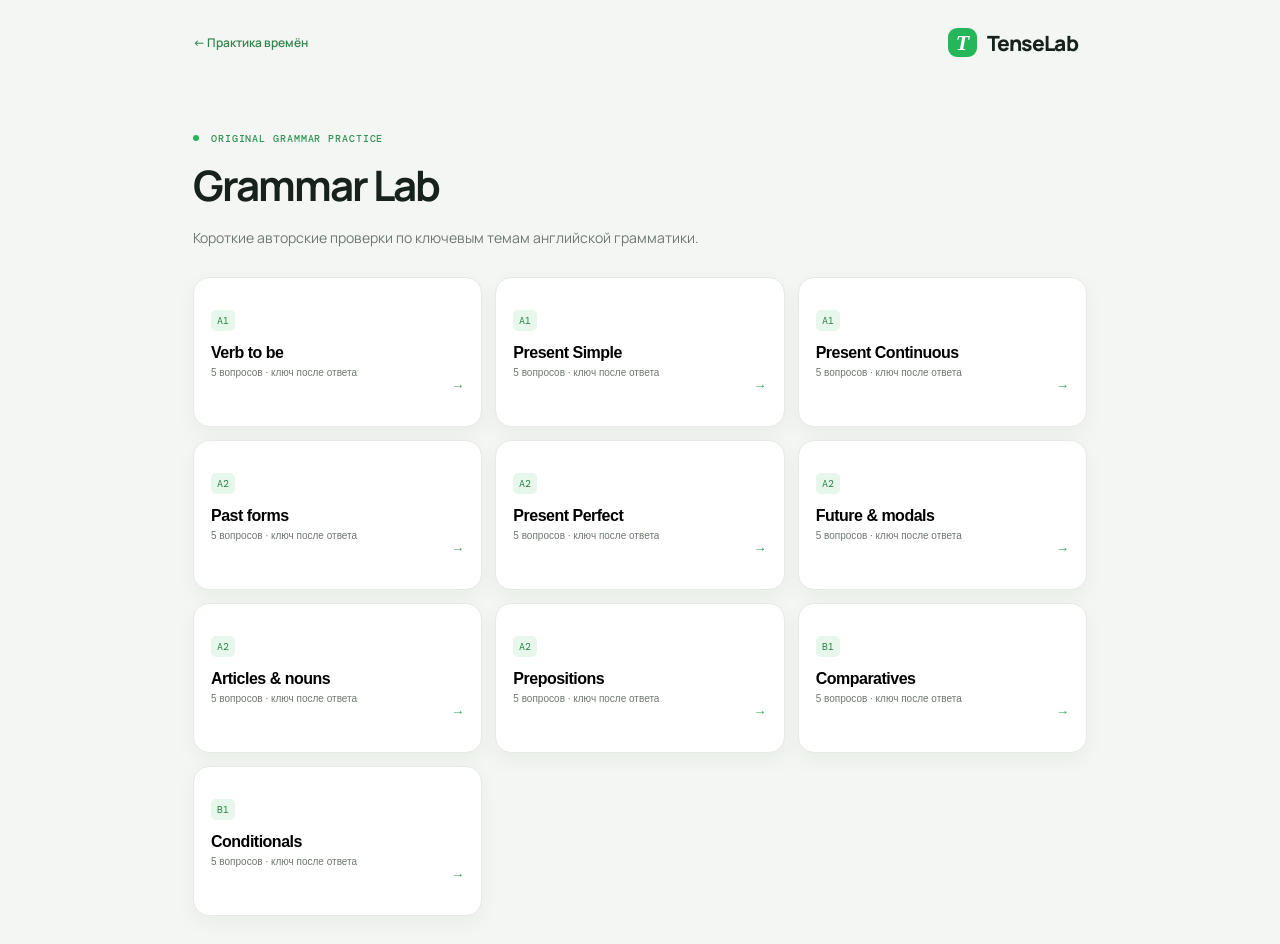
==== grammar.html @ 48f06ae2 "Initial TenseLab" ====
<!doctype html>
<html lang="ru">
<head>
  <meta charset="UTF-8" /><meta name="viewport" content="width=device-width, initial-scale=1.0" />
  <meta name="theme-color" content="#25b65a" /><link rel="manifest" href="manifest.webmanifest" />
  <title>Grammar Lab — TenseLab</title><link rel="preconnect" href="https://fonts.googleapis.com" /><link rel="preconnect" href="https://fonts.gstatic.com" crossorigin />
  <link href="https://fonts.googleapis.com/css2?family=DM+Mono:wght@400;500&family=Manrope:wght@400;500;600;700;800&display=swap" rel="stylesheet" /><link rel="stylesheet" href="styles.css" />
</head>
<body class="grammar-page"><main class="grammar-shell"><header class="grammar-header"><a href="index.html" class="back-link">← Практика времён</a><div class="brand"><span class="brand-mark">T</span><span>TenseLab</span></div></header><section class="grammar-intro"><span class="eyebrow"><span class="live-dot"></span> ORIGINAL GRAMMAR PRACTICE</span><h1>Grammar Lab</h1><p>Короткие авторские проверки по ключевым темам английской грамматики.</p></section><section class="module-grid" id="moduleGrid"></section><section class="quiz-card" id="quizCard" hidden><button class="back-link quiz-back" id="quizBack">← Все модули</button><div class="quiz-top"><span id="quizUnit">МОДУЛЬ</span><span id="quizProgress">1 / 5</span></div><h2 id="quizQuestion"></h2><div id="quizOptions" class="quiz-options"></div><div id="quizFeedback" class="quiz-feedback"></div><button class="check-btn" id="nextQuestion" hidden>Следующий вопрос →</button></section></main><script src="grammar.js"></script></body>
</html>
---- styles.css ----
:root{--ink:#17221c;--muted:#6f786f;--green:#25b65a;--deep:#12643a;--mint:#e9f9ed;--paper:#fbfcfa;--line:#e5eae5;--red:#e75757;--shadow:0 18px 50px rgba(27,55,37,.09)}*{box-sizing:border-box}body{margin:0;background:#f3f6f2;color:var(--ink);font-family:Manrope,Arial,sans-serif}.app-shell{max-width:1440px;min-height:100vh;margin:auto;background:var(--paper);display:flex}.sidebar{width:293px;flex:none;border-right:1px solid var(--line);padding:27px 18px 20px;display:flex;flex-direction:column;background:#fff}.brand{display:flex;align-items:center;gap:10px;font-size:21px;font-weight:800;letter-spacing:-.7px;padding:0 9px}.brand-mark{width:29px;height:29px;background:var(--green);border-radius:9px;color:#fff;display:grid;place-items:center;font-family:Georgia;font-size:22px;font-style:italic}.profile-card{background:#f3f8f3;border-radius:14px;margin:29px 0 24px;padding:12px;display:flex;align-items:center;gap:10px}.avatar{width:37px;height:37px;border-radius:50%;background:#cad9cc;color:#42614b;font-size:12px;font-weight:800;display:grid;place-items:center}.profile-card strong,.profile-card small{display:block}.profile-card strong{font-size:12px}.profile-card small{font-size:10px;color:var(--muted);margin-top:2px}.level{margin-left:auto;background:#1d6f40;color:#fff;width:24px;height:24px;border-radius:8px;display:grid;place-items:center;font-size:11px;font-weight:800}.course-nav{overflow:auto;flex:1}.nav-head{display:flex;justify-content:space-between;color:#8d968e;font-family:'DM Mono';font-size:10px;letter-spacing:.7px;margin:0 9px 12px}.nav-section{margin:0 0 19px}.nav-section-title{font-size:11px;font-weight:800;color:#819084;margin:0 10px 6px}.tense-link{border:0;width:100%;background:transparent;border-radius:10px;padding:9px 10px;text-align:left;color:#4c5750;font:600 12px Manrope;display:flex;align-items:center;gap:9px;cursor:pointer}.tense-link:hover{background:#f4f8f4}.tense-link.active{background:#e7f8eb;color:#156d3e}.tense-link.active .tense-dot{background:var(--green);box-shadow:0 0 0 3px #bfeccc}.tense-dot{width:6px;height:6px;border-radius:50%;background:#cbd4cc;flex:none}.tense-link.done .tense-dot{background:#52c877}.daily-card{margin-top:16px;border:1px solid #dfeee2;background:#f7fcf7;border-radius:15px;padding:12px;position:relative;display:grid;grid-template-columns:25px 1fr;gap:7px}.sun{font-size:19px;color:#f9b837}.daily-card b{font-size:10px}.daily-card p{font-size:9px;color:var(--muted);margin:2px 0 8px}.daily-card>span:last-child{position:absolute;right:12px;bottom:9px;font:10px 'DM Mono';color:#3c7450}.daily-progress{height:5px;background:#dbe9dd;border-radius:99px;width:88%}.daily-progress i{height:100%;background:var(--green);width:0;display:block;border-radius:inherit;transition:.3s}.workspace{min-width:0;flex:1}.topbar{height:74px;border-bottom:1px solid var(--line);display:flex;align-items:center;padding:0 clamp(25px,5vw,73px);justify-content:space-between}.crumb{display:flex;gap:10px;align-items:center;font-size:12px}.crumb span{color:#8a938b}.crumb i{color:#c0c8c0;font-style:normal}.top-stats{display:flex;gap:10px;font-size:12px}.top-stats span{padding:8px 11px;border-radius:9px;font-weight:600}.xp{background:#fff6dd;color:#9e7314}.streak{background:#eff4ef;color:#546056}.menu-button{display:none;border:0;background:transparent;font-size:20px}.lesson-head{padding:42px clamp(25px,5vw,73px) 25px}.eyebrow{color:#339255;font:10px 'DM Mono';font-weight:500;letter-spacing:.9px}.live-dot{display:inline-block;width:6px;height:6px;border-radius:50%;background:var(--green);vertical-align:1px;margin-right:5px}.title-row{display:flex;justify-content:space-between;gap:24px;align-items:end}.title-row h1{font-size:31px;letter-spacing:-1.5px;margin:10px 0 4px}.title-row p{margin:0;color:var(--muted);font-size:13px}.formula-button{background:#fff;border:1px solid #d9e4da;border-radius:9px;padding:9px 12px;cursor:pointer;font:600 11px Manrope;color:#526056}.formula-button span{font-size:15px;margin-left:9px;color:#2a934e}.lesson-meta{display:flex;gap:11px;align-items:center;margin-top:27px;color:#79837a;font:11px 'DM Mono'}.lesson-meta b{color:#2c3b30}.badge{border-radius:5px;background:#e8f5eb;color:#278348;padding:4px 6px;font:600 9px Manrope}.progress-line{width:min(290px,32vw);height:5px;background:#e7ece7;border-radius:9px}.progress-line i{display:block;height:100%;width:0;background:var(--green);border-radius:inherit;transition:width .4s}.trainer-card{margin:0 clamp(25px,5vw,73px);border:1px solid var(--line);border-radius:19px;padding:28px 30px 24px;box-shadow:var(--shadow);background:#fff}.task-top{display:flex;justify-content:space-between;align-items:center}.task-label{font:700 10px 'DM Mono';letter-spacing:1px;color:#7b887d}.task-type{font:500 9px 'DM Mono';letter-spacing:.4px;background:#f5f7f5;padding:6px 7px;border-radius:5px;color:#748074}.trainer-card h2{font-size:26px;letter-spacing:-.7px;margin:20px 0}.answer-zone{min-height:70px;background:#f5f8f5;border:1.5px dashed #d7e0d8;border-radius:11px;display:flex;flex-wrap:wrap;align-content:center;gap:7px;padding:12px 14px;transition:.2s}.answer-zone.has-answer{border-style:solid;border-color:#dfe7df;background:#fff}.answer-placeholder{color:#a7afa7;font-size:12px}.answer-token{border:0;background:#deefe1;border-radius:7px;padding:7px 9px;color:#246440;font:600 14px Manrope;cursor:pointer;animation:pop .16s ease}.feedback{font-size:12px;margin:8px 2px 0;min-height:0}.feedback.show{min-height:20px}.feedback.error{color:#c54545}.feedback.success{color:#168544}.word-bank-label{display:flex;justify-content:space-between;align-items:center;margin:26px 0 11px;font:700 10px 'DM Mono';letter-spacing:.9px;color:#89948a}.word-bank-label button{border:0;background:transparent;color:#508362;font:500 10px 'DM Mono';cursor:pointer}.word-bank{display:flex;flex-wrap:wrap;gap:9px;min-height:45px}.word{background:#fff;border:1px solid #dce4dd;box-shadow:0 2px 0 #e4eae4;border-radius:8px;padding:10px 13px;font:600 14px Manrope;color:#39473c;cursor:pointer;transition:.16s}.word:hover{transform:translateY(-2px);border-color:#a6d8b1;color:#14643a}.word.used{opacity:.28;pointer-events:none}.task-actions{display:flex;justify-content:space-between;margin-top:27px}.secondary-btn{border:0;background:transparent;color:#7c887d;font:600 12px Manrope;cursor:pointer;padding:10px}.check-btn{border:0;border-radius:9px;background:var(--green);color:white;min-width:145px;padding:11px 15px;font:700 12px Manrope;cursor:pointer;box-shadow:0 5px 12px #b5e8c4}.check-btn:hover{background:#189d48}.check-btn span{font-size:17px;margin-left:11px}.bottom-panel{margin:18px clamp(25px,5vw,73px) 30px;display:grid;grid-template-columns:1fr 1fr .8fr;gap:12px}.tool-card,.accuracy-card{border:1px solid var(--line);background:#fff;border-radius:13px;min-height:74px;padding:13px;display:flex;align-items:center;gap:11px}.tool-card{cursor:pointer;text-align:left}.tool-card:hover{border-color:#b8dfc1;background:#fbfefb}.tool-icon{width:31px;height:31px;border-radius:9px;display:grid;place-items:center;font-weight:800}.hint-icon{background:#fff4d8;color:#b88612}.listen-icon{background:#e6f5ec;color:#257f49}.tool-card b,.tool-card small{display:block}.tool-card b{font-size:11px}.tool-card small{font-size:10px;color:var(--muted);margin-top:2px}.tool-card i{margin-left:auto;color:#5aa270;font-style:normal}.accuracy-card{display:block;padding:14px 16px}.accuracy-card span{font:10px 'DM Mono';letter-spacing:.8px;color:#859086}.accuracy-card b{display:inline-block;margin:5px 0 0;font-size:20px}.accuracy-card small{display:block;color:#7b867c;font-size:9px}dialog{border:0;border-radius:18px;padding:30px;max-width:470px;box-shadow:0 30px 90px rgba(0,0,0,.24);color:var(--ink)}dialog::backdrop{background:rgba(14,34,19,.38);backdrop-filter:blur(2px)}.close-dialog{position:absolute;right:17px;top:13px;border:0;background:transparent;font-size:25px;cursor:pointer;color:#778078}.dialog-overline{font:11px 'DM Mono';color:#23904c}.formula-box{background:#e9f9ed;color:#176f3e;padding:14px;border-radius:10px;font:14px 'DM Mono';margin:16px 0}.examples{border-top:1px solid var(--line);padding-top:13px;font-size:12px;line-height:1.8;color:#526054}.toast{position:fixed;bottom:25px;left:50%;transform:translate(-50%,120px);background:#1b3525;color:#fff;border-radius:9px;padding:11px 15px;font-size:12px;transition:.25s;z-index:3}.toast.visible{transform:translate(-50%,0)}@keyframes pop{from{transform:scale(.8)}to{transform:scale(1)}}
@media(max-width:820px){.sidebar{position:fixed;z-index:5;left:-310px;top:0;height:100vh;box-shadow:10px 0 35px #17341a22;transition:left .25s}.sidebar.open{left:0}.menu-button{display:block}.topbar{padding:0 20px}.lesson-head{padding:30px 20px 22px}.trainer-card{margin:0 20px;padding:23px 18px}.bottom-panel{margin:15px 20px;grid-template-columns:1fr 1fr}.accuracy-card{grid-column:span 2}.progress-line{width:23vw}.title-row h1{font-size:27px}.trainer-card h2{font-size:22px}}@media(max-width:460px){.top-stats .xp{display:none}.lesson-meta{gap:7px}.progress-line{width:18vw}.lesson-head{padding-top:25px}.title-row{align-items:start}.formula-button{margin-top:7px}.bottom-panel{grid-template-columns:1fr}.accuracy-card{grid-column:auto}.word{padding:9px 10px;font-size:13px}.task-actions{margin-top:20px}.trainer-card h2{margin:16px 0}.topbar{height:60px}}

/* Personal progress and PWA controls */
.profile-button{border:0;width:100%;text-align:left;cursor:pointer;font-family:Manrope;color:var(--ink)}.profile-button:hover{background:#eaf5eb}.daily-card{width:100%;text-align:left;color:var(--ink);font-family:Manrope;cursor:pointer}.daily-card:hover{border-color:#b8dfc1}.top-stats{align-items:center}.share-button{border:1px solid #dbe5dc;background:#fff;color:#38744d;border-radius:9px;padding:7px 10px;font:600 11px Manrope;cursor:pointer}.share-button:hover{background:#edfaef}.settings-dialog p{font-size:13px;color:var(--muted);line-height:1.55}.goal-options{display:grid;grid-template-columns:repeat(3,1fr);gap:8px;margin-top:18px}.goal-options button{border:1px solid #dce8de;border-radius:11px;background:#fbfefb;padding:14px 7px;color:#237545;font:800 16px Manrope;cursor:pointer}.goal-options button:hover{border-color:#36b85f;background:#e8f9ec}.goal-options small{font-size:9px;color:#758477;font-weight:500}.settings-dialog input{width:100%;border:1px solid #d7e3d9;border-radius:9px;padding:12px;font:14px Manrope;margin:7px 0 14px}.save-profile{width:100%}.toast{bottom:calc(25px + env(safe-area-inset-bottom))}@media(max-width:460px){.share-button span{display:none}.share-button{padding:7px 9px}.top-stats{gap:6px}}@media(display-mode:standalone){.app-shell{min-height:100dvh;padding-top:env(safe-area-inset-top)}}
.grammar-lab-link{margin:0 0 16px;border:1px solid #d7eadb;border-radius:13px;padding:11px;display:grid;grid-template-columns:23px 1fr 14px;gap:7px;align-items:center;color:#216b3d;text-decoration:none;background:#f6fcf7}.grammar-lab-link:hover{background:#eaf8ec}.grammar-lab-link span{color:#f2a91c}.grammar-lab-link b{font-size:11px}.grammar-lab-link small{grid-column:2;font-size:9px;color:var(--muted)}.grammar-lab-link i{grid-row:span 2;grid-column:3;font-style:normal}.grammar-page{min-height:100vh}.grammar-shell{max-width:950px;margin:auto;padding:28px}.grammar-header{display:flex;align-items:center;justify-content:space-between}.back-link{border:0;background:transparent;color:#34844f;text-decoration:none;font:600 12px Manrope;cursor:pointer}.grammar-intro{margin:68px 0 30px}.grammar-intro h1{font-size:42px;letter-spacing:-2px;margin:9px 0}.grammar-intro p{color:var(--muted);font-size:14px}.module-grid{display:grid;grid-template-columns:repeat(3,1fr);gap:13px}.module-card{min-height:150px;text-align:left;background:white;border:1px solid var(--line);border-radius:16px;padding:17px;cursor:pointer;box-shadow:0 8px 22px #18351c0b}.module-card:hover{border-color:#9ed6ac;transform:translateY(-2px)}.module-card span{font:10px 'DM Mono';color:#268147;background:#e7f7eb;padding:4px 6px;border-radius:5px}.module-card h2{font-size:16px;letter-spacing:-.5px;margin:17px 0 5px}.module-card p{font-size:10px;color:var(--muted);margin:0}.module-card i{float:right;color:#39a35a;font-style:normal}.quiz-card{margin:52px auto;max-width:650px;background:white;border:1px solid var(--line);border-radius:20px;padding:30px;box-shadow:var(--shadow)}.quiz-back{margin-bottom:27px}.quiz-top{display:flex;justify-content:space-between;font:10px 'DM Mono';color:#69806f}.quiz-card h2{font-size:25px;letter-spacing:-.8px;margin:27px 0}.quiz-options{display:grid;gap:9px}.quiz-options button{border:1px solid #dce5dd;background:#fff;border-radius:10px;padding:13px;text-align:left;font:600 14px Manrope;cursor:pointer}.quiz-options button:hover:not(:disabled){border-color:#65b77c;background:#f6fcf7}.quiz-options .correct{background:#e8f8eb;border-color:#59bc76;color:#19713d}.quiz-options .wrong{background:#fff0f0;border-color:#ed9999;color:#b63e3e}.quiz-feedback{min-height:23px;margin:15px 0;font-size:12px}.quiz-feedback.good{color:#1e8545}.quiz-feedback.bad{color:#bd4646}@media(max-width:640px){.grammar-shell{padding:20px}.grammar-intro{margin:40px 0 25px}.grammar-intro h1{font-size:34px}.module-grid{grid-template-columns:1fr 1fr}.quiz-card{margin:25px 0;padding:21px}}@media(max-width:390px){.module-grid{grid-template-columns:1fr}}
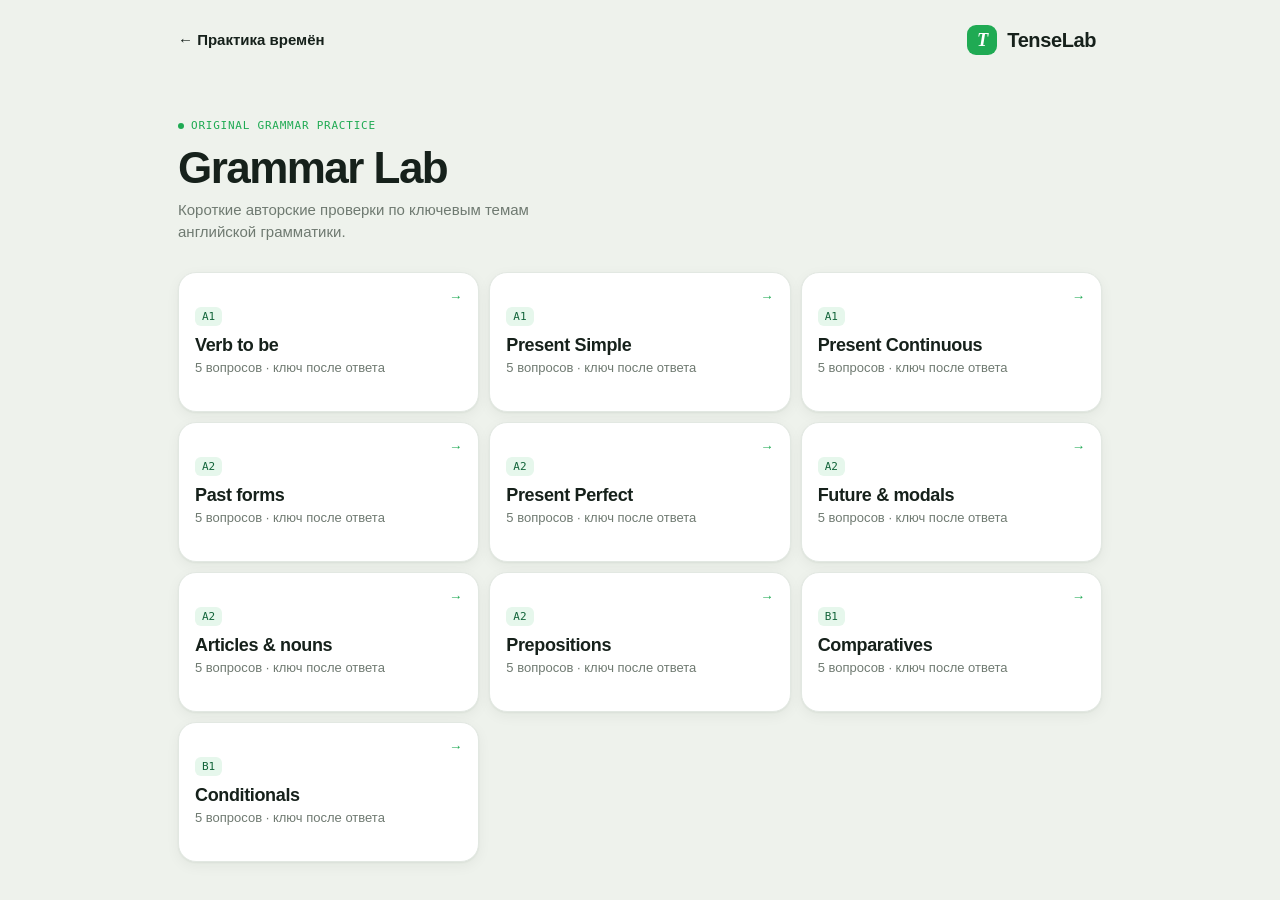
==== commit 130903cd: "Rework mobile visuals and PWA responsiveness Reworks the interface around Apple's fluid-interfaces m" ====
--- a/grammar.html
+++ b/grammar.html
@@ -1,10 +1,46 @@
 <!doctype html>
 <html lang="ru">
-<head>
-  <meta charset="UTF-8" /><meta name="viewport" content="width=device-width, initial-scale=1.0" />
-  <meta name="theme-color" content="#25b65a" /><link rel="manifest" href="manifest.webmanifest" />
-  <title>Grammar Lab — TenseLab</title><link rel="preconnect" href="https://fonts.googleapis.com" /><link rel="preconnect" href="https://fonts.gstatic.com" crossorigin />
-  <link href="https://fonts.googleapis.com/css2?family=DM+Mono:wght@400;500&family=Manrope:wght@400;500;600;700;800&display=swap" rel="stylesheet" /><link rel="stylesheet" href="styles.css" />
-</head>
-<body class="grammar-page"><main class="grammar-shell"><header class="grammar-header"><a href="index.html" class="back-link">← Практика времён</a><div class="brand"><span class="brand-mark">T</span><span>TenseLab</span></div></header><section class="grammar-intro"><span class="eyebrow"><span class="live-dot"></span> ORIGINAL GRAMMAR PRACTICE</span><h1>Grammar Lab</h1><p>Короткие авторские проверки по ключевым темам английской грамматики.</p></section><section class="module-grid" id="moduleGrid"></section><section class="quiz-card" id="quizCard" hidden><button class="back-link quiz-back" id="quizBack">← Все модули</button><div class="quiz-top"><span id="quizUnit">МОДУЛЬ</span><span id="quizProgress">1 / 5</span></div><h2 id="quizQuestion"></h2><div id="quizOptions" class="quiz-options"></div><div id="quizFeedback" class="quiz-feedback"></div><button class="check-btn" id="nextQuestion" hidden>Следующий вопрос →</button></section></main><script src="grammar.js"></script></body>
+  <head>
+    <meta charset="UTF-8" />
+    <meta name="viewport" content="width=device-width, initial-scale=1, viewport-fit=cover, interactive-widget=resizes-content" />
+    <title>Grammar Lab — TenseLab</title>
+    <meta name="description" content="Короткие проверочные модули по ключевым темам английской грамматики." />
+    <meta name="theme-color" content="#ffffff" media="(prefers-color-scheme: light)" />
+    <meta name="theme-color" content="#0d1310" media="(prefers-color-scheme: dark)" />
+    <meta name="color-scheme" content="light dark" />
+    <meta name="mobile-web-app-capable" content="yes" />
+    <meta name="apple-mobile-web-app-capable" content="yes" />
+    <meta name="apple-mobile-web-app-status-bar-style" content="default" />
+    <meta name="apple-mobile-web-app-title" content="TenseLab" />
+    <link rel="manifest" href="manifest.webmanifest" />
+    <link rel="icon" href="icon.svg" type="image/svg+xml" />
+    <link rel="apple-touch-icon" href="icons/apple-touch-icon.png" />
+    <link rel="stylesheet" href="styles.css" />
+  </head>
+  <body class="grammar-page">
+    <main class="grammar-shell">
+      <header class="grammar-header">
+        <a href="index.html" class="back-link">← Практика времён</a>
+        <div class="brand"><span class="brand-mark" aria-hidden="true">T</span><span>TenseLab</span></div>
+      </header>
+
+      <section class="grammar-intro">
+        <span class="eyebrow"><span class="live-dot" aria-hidden="true"></span> ORIGINAL GRAMMAR PRACTICE</span>
+        <h1>Grammar Lab</h1>
+        <p>Короткие авторские проверки по ключевым темам английской грамматики.</p>
+      </section>
+
+      <section class="module-grid" id="moduleGrid"></section>
+
+      <section class="quiz-card" id="quizCard" hidden>
+        <button class="back-link quiz-back" id="quizBack">← Все модули</button>
+        <div class="quiz-top"><span id="quizUnit">МОДУЛЬ</span><span id="quizProgress">1 / 5</span></div>
+        <h2 id="quizQuestion"></h2>
+        <div id="quizOptions" class="quiz-options"></div>
+        <p id="quizFeedback" class="quiz-feedback" aria-live="polite"></p>
+        <button class="check-btn" id="nextQuestion" hidden>Следующий вопрос →</button>
+      </section>
+    </main>
+    <script src="grammar.js"></script>
+  </body>
 </html>
--- a/styles.css
+++ b/styles.css
@@ -1,6 +1,1956 @@
-:root{--ink:#17221c;--muted:#6f786f;--green:#25b65a;--deep:#12643a;--mint:#e9f9ed;--paper:#fbfcfa;--line:#e5eae5;--red:#e75757;--shadow:0 18px 50px rgba(27,55,37,.09)}*{box-sizing:border-box}body{margin:0;background:#f3f6f2;color:var(--ink);font-family:Manrope,Arial,sans-serif}.app-shell{max-width:1440px;min-height:100vh;margin:auto;background:var(--paper);display:flex}.sidebar{width:293px;flex:none;border-right:1px solid var(--line);padding:27px 18px 20px;display:flex;flex-direction:column;background:#fff}.brand{display:flex;align-items:center;gap:10px;font-size:21px;font-weight:800;letter-spacing:-.7px;padding:0 9px}.brand-mark{width:29px;height:29px;background:var(--green);border-radius:9px;color:#fff;display:grid;place-items:center;font-family:Georgia;font-size:22px;font-style:italic}.profile-card{background:#f3f8f3;border-radius:14px;margin:29px 0 24px;padding:12px;display:flex;align-items:center;gap:10px}.avatar{width:37px;height:37px;border-radius:50%;background:#cad9cc;color:#42614b;font-size:12px;font-weight:800;display:grid;place-items:center}.profile-card strong,.profile-card small{display:block}.profile-card strong{font-size:12px}.profile-card small{font-size:10px;color:var(--muted);margin-top:2px}.level{margin-left:auto;background:#1d6f40;color:#fff;width:24px;height:24px;border-radius:8px;display:grid;place-items:center;font-size:11px;font-weight:800}.course-nav{overflow:auto;flex:1}.nav-head{display:flex;justify-content:space-between;color:#8d968e;font-family:'DM Mono';font-size:10px;letter-spacing:.7px;margin:0 9px 12px}.nav-section{margin:0 0 19px}.nav-section-title{font-size:11px;font-weight:800;color:#819084;margin:0 10px 6px}.tense-link{border:0;width:100%;background:transparent;border-radius:10px;padding:9px 10px;text-align:left;color:#4c5750;font:600 12px Manrope;display:flex;align-items:center;gap:9px;cursor:pointer}.tense-link:hover{background:#f4f8f4}.tense-link.active{background:#e7f8eb;color:#156d3e}.tense-link.active .tense-dot{background:var(--green);box-shadow:0 0 0 3px #bfeccc}.tense-dot{width:6px;height:6px;border-radius:50%;background:#cbd4cc;flex:none}.tense-link.done .tense-dot{background:#52c877}.daily-card{margin-top:16px;border:1px solid #dfeee2;background:#f7fcf7;border-radius:15px;padding:12px;position:relative;display:grid;grid-template-columns:25px 1fr;gap:7px}.sun{font-size:19px;color:#f9b837}.daily-card b{font-size:10px}.daily-card p{font-size:9px;color:var(--muted);margin:2px 0 8px}.daily-card>span:last-child{position:absolute;right:12px;bottom:9px;font:10px 'DM Mono';color:#3c7450}.daily-progress{height:5px;background:#dbe9dd;border-radius:99px;width:88%}.daily-progress i{height:100%;background:var(--green);width:0;display:block;border-radius:inherit;transition:.3s}.workspace{min-width:0;flex:1}.topbar{height:74px;border-bottom:1px solid var(--line);display:flex;align-items:center;padding:0 clamp(25px,5vw,73px);justify-content:space-between}.crumb{display:flex;gap:10px;align-items:center;font-size:12px}.crumb span{color:#8a938b}.crumb i{color:#c0c8c0;font-style:normal}.top-stats{display:flex;gap:10px;font-size:12px}.top-stats span{padding:8px 11px;border-radius:9px;font-weight:600}.xp{background:#fff6dd;color:#9e7314}.streak{background:#eff4ef;color:#546056}.menu-button{display:none;border:0;background:transparent;font-size:20px}.lesson-head{padding:42px clamp(25px,5vw,73px) 25px}.eyebrow{color:#339255;font:10px 'DM Mono';font-weight:500;letter-spacing:.9px}.live-dot{display:inline-block;width:6px;height:6px;border-radius:50%;background:var(--green);vertical-align:1px;margin-right:5px}.title-row{display:flex;justify-content:space-between;gap:24px;align-items:end}.title-row h1{font-size:31px;letter-spacing:-1.5px;margin:10px 0 4px}.title-row p{margin:0;color:var(--muted);font-size:13px}.formula-button{background:#fff;border:1px solid #d9e4da;border-radius:9px;padding:9px 12px;cursor:pointer;font:600 11px Manrope;color:#526056}.formula-button span{font-size:15px;margin-left:9px;color:#2a934e}.lesson-meta{display:flex;gap:11px;align-items:center;margin-top:27px;color:#79837a;font:11px 'DM Mono'}.lesson-meta b{color:#2c3b30}.badge{border-radius:5px;background:#e8f5eb;color:#278348;padding:4px 6px;font:600 9px Manrope}.progress-line{width:min(290px,32vw);height:5px;background:#e7ece7;border-radius:9px}.progress-line i{display:block;height:100%;width:0;background:var(--green);border-radius:inherit;transition:width .4s}.trainer-card{margin:0 clamp(25px,5vw,73px);border:1px solid var(--line);border-radius:19px;padding:28px 30px 24px;box-shadow:var(--shadow);background:#fff}.task-top{display:flex;justify-content:space-between;align-items:center}.task-label{font:700 10px 'DM Mono';letter-spacing:1px;color:#7b887d}.task-type{font:500 9px 'DM Mono';letter-spacing:.4px;background:#f5f7f5;padding:6px 7px;border-radius:5px;color:#748074}.trainer-card h2{font-size:26px;letter-spacing:-.7px;margin:20px 0}.answer-zone{min-height:70px;background:#f5f8f5;border:1.5px dashed #d7e0d8;border-radius:11px;display:flex;flex-wrap:wrap;align-content:center;gap:7px;padding:12px 14px;transition:.2s}.answer-zone.has-answer{border-style:solid;border-color:#dfe7df;background:#fff}.answer-placeholder{color:#a7afa7;font-size:12px}.answer-token{border:0;background:#deefe1;border-radius:7px;padding:7px 9px;color:#246440;font:600 14px Manrope;cursor:pointer;animation:pop .16s ease}.feedback{font-size:12px;margin:8px 2px 0;min-height:0}.feedback.show{min-height:20px}.feedback.error{color:#c54545}.feedback.success{color:#168544}.word-bank-label{display:flex;justify-content:space-between;align-items:center;margin:26px 0 11px;font:700 10px 'DM Mono';letter-spacing:.9px;color:#89948a}.word-bank-label button{border:0;background:transparent;color:#508362;font:500 10px 'DM Mono';cursor:pointer}.word-bank{display:flex;flex-wrap:wrap;gap:9px;min-height:45px}.word{background:#fff;border:1px solid #dce4dd;box-shadow:0 2px 0 #e4eae4;border-radius:8px;padding:10px 13px;font:600 14px Manrope;color:#39473c;cursor:pointer;transition:.16s}.word:hover{transform:translateY(-2px);border-color:#a6d8b1;color:#14643a}.word.used{opacity:.28;pointer-events:none}.task-actions{display:flex;justify-content:space-between;margin-top:27px}.secondary-btn{border:0;background:transparent;color:#7c887d;font:600 12px Manrope;cursor:pointer;padding:10px}.check-btn{border:0;border-radius:9px;background:var(--green);color:white;min-width:145px;padding:11px 15px;font:700 12px Manrope;cursor:pointer;box-shadow:0 5px 12px #b5e8c4}.check-btn:hover{background:#189d48}.check-btn span{font-size:17px;margin-left:11px}.bottom-panel{margin:18px clamp(25px,5vw,73px) 30px;display:grid;grid-template-columns:1fr 1fr .8fr;gap:12px}.tool-card,.accuracy-card{border:1px solid var(--line);background:#fff;border-radius:13px;min-height:74px;padding:13px;display:flex;align-items:center;gap:11px}.tool-card{cursor:pointer;text-align:left}.tool-card:hover{border-color:#b8dfc1;background:#fbfefb}.tool-icon{width:31px;height:31px;border-radius:9px;display:grid;place-items:center;font-weight:800}.hint-icon{background:#fff4d8;color:#b88612}.listen-icon{background:#e6f5ec;color:#257f49}.tool-card b,.tool-card small{display:block}.tool-card b{font-size:11px}.tool-card small{font-size:10px;color:var(--muted);margin-top:2px}.tool-card i{margin-left:auto;color:#5aa270;font-style:normal}.accuracy-card{display:block;padding:14px 16px}.accuracy-card span{font:10px 'DM Mono';letter-spacing:.8px;color:#859086}.accuracy-card b{display:inline-block;margin:5px 0 0;font-size:20px}.accuracy-card small{display:block;color:#7b867c;font-size:9px}dialog{border:0;border-radius:18px;padding:30px;max-width:470px;box-shadow:0 30px 90px rgba(0,0,0,.24);color:var(--ink)}dialog::backdrop{background:rgba(14,34,19,.38);backdrop-filter:blur(2px)}.close-dialog{position:absolute;right:17px;top:13px;border:0;background:transparent;font-size:25px;cursor:pointer;color:#778078}.dialog-overline{font:11px 'DM Mono';color:#23904c}.formula-box{background:#e9f9ed;color:#176f3e;padding:14px;border-radius:10px;font:14px 'DM Mono';margin:16px 0}.examples{border-top:1px solid var(--line);padding-top:13px;font-size:12px;line-height:1.8;color:#526054}.toast{position:fixed;bottom:25px;left:50%;transform:translate(-50%,120px);background:#1b3525;color:#fff;border-radius:9px;padding:11px 15px;font-size:12px;transition:.25s;z-index:3}.toast.visible{transform:translate(-50%,0)}@keyframes pop{from{transform:scale(.8)}to{transform:scale(1)}}
-@media(max-width:820px){.sidebar{position:fixed;z-index:5;left:-310px;top:0;height:100vh;box-shadow:10px 0 35px #17341a22;transition:left .25s}.sidebar.open{left:0}.menu-button{display:block}.topbar{padding:0 20px}.lesson-head{padding:30px 20px 22px}.trainer-card{margin:0 20px;padding:23px 18px}.bottom-panel{margin:15px 20px;grid-template-columns:1fr 1fr}.accuracy-card{grid-column:span 2}.progress-line{width:23vw}.title-row h1{font-size:27px}.trainer-card h2{font-size:22px}}@media(max-width:460px){.top-stats .xp{display:none}.lesson-meta{gap:7px}.progress-line{width:18vw}.lesson-head{padding-top:25px}.title-row{align-items:start}.formula-button{margin-top:7px}.bottom-panel{grid-template-columns:1fr}.accuracy-card{grid-column:auto}.word{padding:9px 10px;font-size:13px}.task-actions{margin-top:20px}.trainer-card h2{margin:16px 0}.topbar{height:60px}}
-
-/* Personal progress and PWA controls */
-.profile-button{border:0;width:100%;text-align:left;cursor:pointer;font-family:Manrope;color:var(--ink)}.profile-button:hover{background:#eaf5eb}.daily-card{width:100%;text-align:left;color:var(--ink);font-family:Manrope;cursor:pointer}.daily-card:hover{border-color:#b8dfc1}.top-stats{align-items:center}.share-button{border:1px solid #dbe5dc;background:#fff;color:#38744d;border-radius:9px;padding:7px 10px;font:600 11px Manrope;cursor:pointer}.share-button:hover{background:#edfaef}.settings-dialog p{font-size:13px;color:var(--muted);line-height:1.55}.goal-options{display:grid;grid-template-columns:repeat(3,1fr);gap:8px;margin-top:18px}.goal-options button{border:1px solid #dce8de;border-radius:11px;background:#fbfefb;padding:14px 7px;color:#237545;font:800 16px Manrope;cursor:pointer}.goal-options button:hover{border-color:#36b85f;background:#e8f9ec}.goal-options small{font-size:9px;color:#758477;font-weight:500}.settings-dialog input{width:100%;border:1px solid #d7e3d9;border-radius:9px;padding:12px;font:14px Manrope;margin:7px 0 14px}.save-profile{width:100%}.toast{bottom:calc(25px + env(safe-area-inset-bottom))}@media(max-width:460px){.share-button span{display:none}.share-button{padding:7px 9px}.top-stats{gap:6px}}@media(display-mode:standalone){.app-shell{min-height:100dvh;padding-top:env(safe-area-inset-top)}}
-.grammar-lab-link{margin:0 0 16px;border:1px solid #d7eadb;border-radius:13px;padding:11px;display:grid;grid-template-columns:23px 1fr 14px;gap:7px;align-items:center;color:#216b3d;text-decoration:none;background:#f6fcf7}.grammar-lab-link:hover{background:#eaf8ec}.grammar-lab-link span{color:#f2a91c}.grammar-lab-link b{font-size:11px}.grammar-lab-link small{grid-column:2;font-size:9px;color:var(--muted)}.grammar-lab-link i{grid-row:span 2;grid-column:3;font-style:normal}.grammar-page{min-height:100vh}.grammar-shell{max-width:950px;margin:auto;padding:28px}.grammar-header{display:flex;align-items:center;justify-content:space-between}.back-link{border:0;background:transparent;color:#34844f;text-decoration:none;font:600 12px Manrope;cursor:pointer}.grammar-intro{margin:68px 0 30px}.grammar-intro h1{font-size:42px;letter-spacing:-2px;margin:9px 0}.grammar-intro p{color:var(--muted);font-size:14px}.module-grid{display:grid;grid-template-columns:repeat(3,1fr);gap:13px}.module-card{min-height:150px;text-align:left;background:white;border:1px solid var(--line);border-radius:16px;padding:17px;cursor:pointer;box-shadow:0 8px 22px #18351c0b}.module-card:hover{border-color:#9ed6ac;transform:translateY(-2px)}.module-card span{font:10px 'DM Mono';color:#268147;background:#e7f7eb;padding:4px 6px;border-radius:5px}.module-card h2{font-size:16px;letter-spacing:-.5px;margin:17px 0 5px}.module-card p{font-size:10px;color:var(--muted);margin:0}.module-card i{float:right;color:#39a35a;font-style:normal}.quiz-card{margin:52px auto;max-width:650px;background:white;border:1px solid var(--line);border-radius:20px;padding:30px;box-shadow:var(--shadow)}.quiz-back{margin-bottom:27px}.quiz-top{display:flex;justify-content:space-between;font:10px 'DM Mono';color:#69806f}.quiz-card h2{font-size:25px;letter-spacing:-.8px;margin:27px 0}.quiz-options{display:grid;gap:9px}.quiz-options button{border:1px solid #dce5dd;background:#fff;border-radius:10px;padding:13px;text-align:left;font:600 14px Manrope;cursor:pointer}.quiz-options button:hover:not(:disabled){border-color:#65b77c;background:#f6fcf7}.quiz-options .correct{background:#e8f8eb;border-color:#59bc76;color:#19713d}.quiz-options .wrong{background:#fff0f0;border-color:#ed9999;color:#b63e3e}.quiz-feedback{min-height:23px;margin:15px 0;font-size:12px}.quiz-feedback.good{color:#1e8545}.quiz-feedback.bad{color:#bd4646}@media(max-width:640px){.grammar-shell{padding:20px}.grammar-intro{margin:40px 0 25px}.grammar-intro h1{font-size:34px}.module-grid{grid-template-columns:1fr 1fr}.quiz-card{margin:25px 0;padding:21px}}@media(max-width:390px){.module-grid{grid-template-columns:1fr}}
+/* ==========================================================================
+   TenseLab — design tokens
+   Mobile-first. Light/dark. Safe-area aware. Motion follows the Apple
+   "fluid interfaces" model: instant press feedback, short critically damped
+   curves, overshoot only where a gesture carried momentum.
+   ========================================================================== */
+
+:root {
+  color-scheme: light dark;
+
+  /* Type — the platform font ships optical sizing and legibility tuning */
+  --font-ui: -apple-system, BlinkMacSystemFont, "SF Pro Text", "Segoe UI Variable Text",
+    "Segoe UI", Roboto, "Helvetica Neue", Arial, sans-serif;
+  --font-mono: ui-monospace, SFMono-Regular, "SF Mono", "Roboto Mono", Menlo, Consolas, monospace;
+
+  /* Surfaces */
+  --bg: #eef2ec;
+  --surface: #ffffff;
+  --surface-sunken: #f4f8f4;
+  --surface-quiet: #f7faf7;
+  --chrome: rgba(255, 255, 255, 0.72);
+
+  /* Ink */
+  --ink: #16211b;
+  --ink-2: #4d584f;
+  --ink-3: #6f7a71;
+  --ink-4: #8d968e;
+
+  /* Lines */
+  --line: #e2e8e2;
+  --line-strong: #d3dcd4;
+
+  /* Accents */
+  --accent: #1faa53;
+  --accent-press: #17913f;
+  --accent-deep: #12643a;
+  --accent-soft: #e6f7ec;
+  --accent-edge: #b7e5c5;
+  --gold: #f0a91b;
+  --gold-soft: #fff5db;
+  --gold-ink: #8c650c;
+  --danger: #d9534f;
+  --danger-soft: #fdeceb;
+
+  /* Elevation */
+  --shadow-1: 0 1px 2px rgba(16, 40, 24, 0.05), 0 4px 14px rgba(16, 40, 24, 0.05);
+  --shadow-2: 0 2px 6px rgba(16, 40, 24, 0.06), 0 16px 40px rgba(16, 40, 24, 0.09);
+  --shadow-3: 0 8px 24px rgba(10, 26, 16, 0.16), 0 40px 90px rgba(10, 26, 16, 0.22);
+  --shadow-accent: 0 6px 18px rgba(31, 170, 83, 0.28);
+
+  /* Radii */
+  --r-sm: 10px;
+  --r-md: 14px;
+  --r-lg: 18px;
+  --r-xl: 24px;
+  --r-pill: 999px;
+
+  /* Motion — response times, not "durations". Springs settle; these approximate. */
+  --dur-press: 90ms;
+  --dur-fast: 180ms;
+  --dur-base: 260ms;
+  --dur-slow: 400ms;
+  --ease-out: cubic-bezier(0.32, 0.72, 0, 1);      /* critically damped feel */
+  --ease-in: cubic-bezier(0.4, 0, 0.9, 0.3);
+  --ease-momentum: cubic-bezier(0.2, 1.12, 0.36, 1); /* slight overshoot */
+
+  /* Safe areas */
+  --safe-t: env(safe-area-inset-top, 0px);
+  --safe-r: env(safe-area-inset-right, 0px);
+  --safe-b: env(safe-area-inset-bottom, 0px);
+  --safe-l: env(safe-area-inset-left, 0px);
+
+  /* Rhythm */
+  --gutter: 20px;
+  --topbar-h: 56px;
+  --tap: 44px; /* minimum comfortable touch target */
+}
+
+@media (min-width: 900px) {
+  :root {
+    --gutter: clamp(28px, 4vw, 64px);
+    --topbar-h: 72px;
+  }
+}
+
+@media (prefers-color-scheme: dark) {
+  :root {
+    --bg: #0d1310;
+    --surface: #161d18;
+    --surface-sunken: #1b241d;
+    --surface-quiet: #131a15;
+    --chrome: rgba(22, 29, 24, 0.72);
+
+    --ink: #eaf2ec;
+    --ink-2: #b7c3ba;
+    --ink-3: #93a096;
+    --ink-4: #7d8a80;
+
+    --line: #26312a;
+    --line-strong: #334237;
+
+    --accent: #3ecb75;
+    --accent-press: #55d989;
+    --accent-deep: #9fe7bb;
+    --accent-soft: #16301f;
+    --accent-edge: #2c5b3d;
+    --gold: #f2b53a;
+    --gold-soft: #33280d;
+    --gold-ink: #f3c96e;
+    --danger: #ff7b73;
+    --danger-soft: #38201f;
+
+    --shadow-1: 0 1px 2px rgba(0, 0, 0, 0.4), 0 4px 14px rgba(0, 0, 0, 0.3);
+    --shadow-2: 0 2px 6px rgba(0, 0, 0, 0.4), 0 16px 40px rgba(0, 0, 0, 0.45);
+    --shadow-3: 0 8px 24px rgba(0, 0, 0, 0.55), 0 40px 90px rgba(0, 0, 0, 0.6);
+    --shadow-accent: 0 6px 18px rgba(62, 203, 117, 0.22);
+  }
+}
+
+/* ==========================================================================
+   Base
+   ========================================================================== */
+
+* {
+  box-sizing: border-box;
+}
+
+/* An explicit `display` outranks the UA's [hidden] rule, so state the intent */
+[hidden] {
+  display: none !important;
+}
+
+html {
+  -webkit-text-size-adjust: 100%;
+  text-size-adjust: 100%;
+}
+
+body {
+  margin: 0;
+  min-height: 100vh;
+  min-height: 100dvh;
+  background: var(--bg);
+  color: var(--ink);
+  font-family: var(--font-ui);
+  font-size: 16px;
+  line-height: 1.5;
+  -webkit-font-smoothing: antialiased;
+  overscroll-behavior-y: contain;
+}
+
+body.no-scroll {
+  overflow: hidden;
+  touch-action: none;
+}
+
+h1,
+h2,
+h3 {
+  font-weight: 700;
+  margin: 0;
+}
+
+/* Anything a finger lands on: no 300ms delay, no grey flash, no text selection,
+   and never smaller than the comfortable target size. */
+button,
+a.grammar-lab-link,
+a.back-link {
+  font-family: inherit;
+  color: inherit;
+  touch-action: manipulation;
+  -webkit-tap-highlight-color: transparent;
+  -webkit-user-select: none;
+  user-select: none;
+  -webkit-touch-callout: none;
+}
+
+button {
+  cursor: pointer;
+}
+
+:where(button, a, input, [tabindex]):focus-visible {
+  outline: 2px solid var(--accent);
+  outline-offset: 2px;
+  border-radius: var(--r-sm);
+}
+
+.skip-link {
+  position: fixed;
+  top: calc(var(--safe-t) + 8px);
+  left: 50%;
+  translate: -50% -200%;
+  z-index: 60;
+  background: var(--surface);
+  color: var(--ink);
+  border-radius: var(--r-pill);
+  padding: 12px 20px;
+  font-size: 0.875rem;
+  font-weight: 600;
+  text-decoration: none;
+  box-shadow: var(--shadow-2);
+  transition: translate var(--dur-base) var(--ease-out);
+}
+
+.skip-link:focus-visible {
+  translate: -50% 0;
+}
+
+/* ==========================================================================
+   Shell
+   ========================================================================== */
+
+.app-shell {
+  max-width: 1440px;
+  min-height: 100vh;
+  min-height: 100dvh;
+  margin-inline: auto;
+  background: var(--surface-quiet);
+  display: flex;
+  /* No stacking context here on purpose: the drawer's z-index has to outrank
+     the scrim, which lives outside this element. */
+}
+
+.workspace {
+  flex: 1;
+  min-width: 0;
+  display: flex;
+  flex-direction: column;
+  padding-bottom: calc(24px + var(--safe-b));
+}
+
+/* ==========================================================================
+   Sidebar — a drawer on phones, a column from 900px up
+   ========================================================================== */
+
+.sidebar {
+  position: fixed;
+  z-index: 40;
+  inset: 0 auto 0 0;
+  width: min(310px, 86vw);
+  display: flex;
+  flex-direction: column;
+  gap: 14px;
+  background: var(--surface);
+  border-right: 1px solid var(--line);
+  padding: calc(18px + var(--safe-t)) 14px calc(18px + var(--safe-b)) calc(14px + var(--safe-l));
+  box-shadow: 24px 0 60px rgba(10, 26, 16, 0.18);
+
+  /* Compositor-only property so the drag can track the finger 1:1 */
+  translate: -102% 0;
+  visibility: hidden;
+  transition: translate var(--dur-base) var(--ease-out), visibility 0s linear var(--dur-base);
+}
+
+.sidebar.open {
+  translate: 0 0;
+  visibility: visible;
+  transition: translate var(--dur-base) var(--ease-out), visibility 0s;
+}
+
+/* While a finger is on the drawer, the transform is driven by JS, not CSS */
+.sidebar.dragging {
+  transition: none;
+  visibility: visible;
+}
+
+.scrim {
+  position: fixed;
+  inset: 0;
+  z-index: 39;
+  background: rgba(8, 22, 13, 0.42);
+  backdrop-filter: blur(3px);
+  -webkit-backdrop-filter: blur(3px);
+  opacity: 0;
+  visibility: hidden;
+  transition: opacity var(--dur-base) var(--ease-out), visibility 0s linear var(--dur-base);
+}
+
+.scrim.visible {
+  opacity: 1;
+  visibility: visible;
+  transition: opacity var(--dur-base) var(--ease-out), visibility 0s;
+}
+
+.brand {
+  display: flex;
+  align-items: center;
+  gap: 10px;
+  padding-inline: 6px;
+  font-size: 1.25rem;
+  font-weight: 800;
+  letter-spacing: -0.02em;
+}
+
+.brand-mark {
+  width: 30px;
+  height: 30px;
+  flex: none;
+  border-radius: 9px;
+  background: var(--accent);
+  color: #fff;
+  display: grid;
+  place-items: center;
+  font: italic 700 1.15rem/1 Georgia, "Times New Roman", serif;
+}
+
+.profile-card {
+  width: 100%;
+  min-height: var(--tap);
+  border: 0;
+  border-radius: var(--r-md);
+  background: var(--surface-sunken);
+  color: var(--ink);
+  padding: 10px 12px;
+  display: flex;
+  align-items: center;
+  gap: 10px;
+  text-align: left;
+  transition: background var(--dur-fast) var(--ease-out), scale var(--dur-press) var(--ease-out);
+}
+
+.profile-card:active {
+  scale: 0.98;
+}
+
+.avatar {
+  width: 38px;
+  height: 38px;
+  flex: none;
+  border-radius: 50%;
+  background: var(--accent-soft);
+  color: var(--accent-deep);
+  display: grid;
+  place-items: center;
+  font-size: 0.8125rem;
+  font-weight: 700;
+}
+
+.profile-card > div:not(.avatar):not(.level) {
+  min-width: 0;
+}
+
+.profile-card strong,
+.profile-card small {
+  display: block;
+  overflow: hidden;
+  text-overflow: ellipsis;
+  white-space: nowrap;
+}
+
+.profile-card strong {
+  font-size: 0.875rem;
+  letter-spacing: -0.01em;
+}
+
+.profile-card small {
+  font-size: 0.75rem;
+  color: var(--ink-3);
+}
+
+.level {
+  margin-left: auto;
+  flex: none;
+  min-width: 26px;
+  height: 26px;
+  padding-inline: 6px;
+  border-radius: 8px;
+  background: var(--accent-deep);
+  color: var(--surface);
+  display: grid;
+  place-items: center;
+  font-size: 0.75rem;
+  font-weight: 700;
+}
+
+@media (prefers-color-scheme: dark) {
+  .level {
+    color: #0d1310;
+  }
+}
+
+.course-nav {
+  flex: 1;
+  min-height: 0;
+  overflow-y: auto;
+  overscroll-behavior: contain;
+  -webkit-overflow-scrolling: touch;
+  scrollbar-width: thin;
+  /* Scroll edge effect instead of a hard divider */
+  mask-image: linear-gradient(to bottom, transparent 0, #000 12px, #000 calc(100% - 16px), transparent 100%);
+}
+
+.nav-head {
+  display: flex;
+  justify-content: space-between;
+  margin: 0 8px 10px;
+  font-family: var(--font-mono);
+  font-size: 0.6875rem;
+  letter-spacing: 0.06em;
+  color: var(--ink-4);
+}
+
+.nav-section {
+  margin-bottom: 14px;
+}
+
+.nav-section-title {
+  margin: 0 10px 4px;
+  font-size: 0.75rem;
+  font-weight: 700;
+  letter-spacing: 0.01em;
+  color: var(--ink-3);
+}
+
+.tense-link {
+  width: 100%;
+  min-height: 40px;
+  border: 0;
+  border-radius: var(--r-sm);
+  background: transparent;
+  color: var(--ink-2);
+  padding: 8px 10px;
+  display: flex;
+  align-items: center;
+  gap: 10px;
+  text-align: left;
+  font-size: 0.875rem;
+  font-weight: 600;
+  letter-spacing: -0.005em;
+  transition: background var(--dur-fast) var(--ease-out), color var(--dur-fast) var(--ease-out),
+    scale var(--dur-press) var(--ease-out);
+}
+
+.tense-link:active {
+  scale: 0.985;
+  background: var(--surface-sunken);
+}
+
+.tense-link.active {
+  background: var(--accent-soft);
+  color: var(--accent-deep);
+}
+
+.tense-dot {
+  width: 7px;
+  height: 7px;
+  flex: none;
+  border-radius: 50%;
+  background: var(--line-strong);
+  transition: background var(--dur-fast) var(--ease-out), box-shadow var(--dur-fast) var(--ease-out);
+}
+
+.tense-link.active .tense-dot {
+  background: var(--accent);
+  box-shadow: 0 0 0 3px var(--accent-edge);
+}
+
+.tense-link.done .tense-dot {
+  background: var(--accent);
+}
+
+.grammar-lab-link {
+  min-height: var(--tap);
+  border: 1px solid var(--accent-edge);
+  border-radius: var(--r-md);
+  background: var(--accent-soft);
+  color: var(--accent-deep);
+  padding: 10px 12px;
+  display: grid;
+  grid-template-columns: 22px 1fr 14px;
+  align-items: center;
+  gap: 4px 8px;
+  text-decoration: none;
+  transition: scale var(--dur-press) var(--ease-out), background var(--dur-fast) var(--ease-out);
+}
+
+.grammar-lab-link:active {
+  scale: 0.98;
+}
+
+.grammar-lab-link span {
+  color: var(--gold);
+  font-size: 1rem;
+}
+
+.grammar-lab-link b {
+  font-size: 0.875rem;
+}
+
+.grammar-lab-link small {
+  grid-column: 2;
+  font-size: 0.75rem;
+  color: var(--ink-3);
+}
+
+.grammar-lab-link i {
+  grid-row: span 2;
+  grid-column: 3;
+  font-style: normal;
+}
+
+.daily-card {
+  width: 100%;
+  border: 1px solid var(--line);
+  border-radius: var(--r-md);
+  background: var(--surface-quiet);
+  color: var(--ink);
+  padding: 12px;
+  display: grid;
+  grid-template-columns: 24px 1fr auto;
+  align-items: center;
+  gap: 4px 10px;
+  text-align: left;
+  transition: scale var(--dur-press) var(--ease-out), border-color var(--dur-fast) var(--ease-out);
+}
+
+.daily-card:active {
+  scale: 0.98;
+}
+
+.daily-card .sun {
+  grid-row: span 2;
+  font-size: 1.25rem;
+  color: var(--gold);
+}
+
+.daily-card b {
+  font-size: 0.875rem;
+}
+
+.daily-card p {
+  margin: 2px 0 0;
+  font-size: 0.75rem;
+  color: var(--ink-3);
+}
+
+.daily-card > span:last-child {
+  grid-column: 3;
+  grid-row: 1;
+  font-family: var(--font-mono);
+  font-size: 0.75rem;
+  color: var(--accent-deep);
+}
+
+.daily-progress {
+  grid-column: 2 / -1;
+  height: 6px;
+  margin-top: 8px;
+  border-radius: var(--r-pill);
+  background: var(--line);
+  overflow: hidden;
+}
+
+.daily-progress i {
+  display: block;
+  height: 100%;
+  width: 0;
+  border-radius: inherit;
+  background: var(--accent);
+  transition: width var(--dur-slow) var(--ease-out);
+}
+
+/* ==========================================================================
+   Topbar — a translucent layer the content scrolls under
+   ========================================================================== */
+
+.topbar {
+  position: sticky;
+  top: 0;
+  z-index: 20;
+  min-height: var(--topbar-h);
+  padding: calc(var(--safe-t) + 6px) max(var(--gutter), var(--safe-r)) 6px max(var(--gutter), var(--safe-l));
+  display: flex;
+  align-items: center;
+  gap: 10px;
+  background: var(--chrome);
+  backdrop-filter: blur(20px) saturate(180%);
+  -webkit-backdrop-filter: blur(20px) saturate(180%);
+  border-bottom: 1px solid transparent;
+  transition: border-color var(--dur-base) var(--ease-out);
+}
+
+/* The divider only appears once content actually slides underneath */
+.topbar.scrolled {
+  border-bottom-color: var(--line);
+}
+
+.menu-button {
+  width: var(--tap);
+  height: var(--tap);
+  flex: none;
+  margin-left: -10px;
+  border: 0;
+  border-radius: var(--r-md);
+  background: transparent;
+  color: var(--ink-2);
+  display: grid;
+  place-items: center;
+  transition: background var(--dur-fast) var(--ease-out), scale var(--dur-press) var(--ease-out);
+}
+
+.menu-button:active {
+  scale: 0.92;
+  background: var(--surface-sunken);
+}
+
+.menu-button svg {
+  width: 22px;
+  height: 22px;
+}
+
+.crumb {
+  display: flex;
+  align-items: baseline;
+  gap: 8px;
+  min-width: 0;
+  font-size: 0.875rem;
+}
+
+.crumb span {
+  color: var(--ink-4);
+}
+
+.crumb i {
+  color: var(--line-strong);
+  font-style: normal;
+}
+
+.crumb strong {
+  min-width: 0;
+  overflow: hidden;
+  text-overflow: ellipsis;
+  white-space: nowrap;
+  letter-spacing: -0.01em;
+}
+
+.top-stats {
+  margin-left: auto;
+  display: flex;
+  align-items: center;
+  gap: 6px;
+  flex: none;
+}
+
+.top-stats span {
+  display: inline-flex;
+  align-items: center;
+  gap: 4px;
+  padding: 6px 10px;
+  border-radius: var(--r-pill);
+  font-size: 0.8125rem;
+  font-weight: 600;
+  font-variant-numeric: tabular-nums;
+  white-space: nowrap;
+}
+
+.xp {
+  background: var(--gold-soft);
+  color: var(--gold-ink);
+}
+
+.streak {
+  background: var(--surface-sunken);
+  color: var(--ink-2);
+}
+
+.share-button {
+  min-width: var(--tap);
+  height: var(--tap);
+  border: 1px solid var(--line);
+  border-radius: var(--r-md);
+  background: var(--surface);
+  color: var(--accent-deep);
+  padding-inline: 10px;
+  display: inline-flex;
+  align-items: center;
+  justify-content: center;
+  gap: 6px;
+  font-size: 0.8125rem;
+  font-weight: 600;
+  transition: scale var(--dur-press) var(--ease-out), background var(--dur-fast) var(--ease-out);
+}
+
+.share-button:active {
+  scale: 0.94;
+  background: var(--accent-soft);
+}
+
+/* ==========================================================================
+   Lesson head
+   ========================================================================== */
+
+.lesson-head {
+  padding: 22px max(var(--gutter), var(--safe-r)) 18px max(var(--gutter), var(--safe-l));
+}
+
+.eyebrow {
+  display: flex;
+  align-items: center;
+  gap: 7px;
+  font-family: var(--font-mono);
+  font-size: 0.6875rem;
+  font-weight: 500;
+  letter-spacing: 0.07em;
+  color: var(--accent);
+}
+
+.live-dot {
+  width: 6px;
+  height: 6px;
+  flex: none;
+  border-radius: 50%;
+  background: var(--accent);
+  animation: breathe 2.6s var(--ease-out) infinite;
+}
+
+.title-row {
+  display: flex;
+  flex-direction: column;
+  align-items: flex-start;
+  gap: 14px;
+  margin-top: 8px;
+}
+
+.title-row h1 {
+  /* Large type wants tight leading and negative tracking */
+  font-size: clamp(1.75rem, 7vw, 2.125rem);
+  line-height: 1.08;
+  letter-spacing: -0.03em;
+  margin-bottom: 4px;
+}
+
+.title-row p {
+  margin: 0;
+  color: var(--ink-3);
+  font-size: 0.9375rem;
+  line-height: 1.45;
+  max-width: 46ch;
+}
+
+.formula-button {
+  min-height: var(--tap);
+  border: 1px solid var(--line);
+  border-radius: var(--r-md);
+  background: var(--surface);
+  color: var(--ink-2);
+  padding: 0 14px;
+  display: inline-flex;
+  align-items: center;
+  gap: 8px;
+  font-size: 0.875rem;
+  font-weight: 600;
+  transition: scale var(--dur-press) var(--ease-out), border-color var(--dur-fast) var(--ease-out);
+}
+
+.formula-button:active {
+  scale: 0.96;
+  border-color: var(--accent-edge);
+}
+
+.formula-button span {
+  color: var(--accent);
+}
+
+.lesson-meta {
+  display: flex;
+  align-items: center;
+  flex-wrap: wrap;
+  gap: 8px 10px;
+  margin-top: 18px;
+  font-family: var(--font-mono);
+  font-size: 0.75rem;
+  color: var(--ink-3);
+}
+
+.lesson-meta b {
+  color: var(--ink);
+}
+
+.badge {
+  border-radius: 6px;
+  background: var(--accent-soft);
+  color: var(--accent-deep);
+  padding: 3px 7px;
+  font-family: var(--font-ui);
+  font-size: 0.75rem;
+  font-weight: 600;
+}
+
+.progress-line {
+  flex: 1 1 90px;
+  min-width: 70px;
+  height: 6px;
+  border-radius: var(--r-pill);
+  background: var(--line);
+  overflow: hidden;
+}
+
+.progress-line i {
+  display: block;
+  height: 100%;
+  width: 0;
+  border-radius: inherit;
+  background: var(--accent);
+  transition: width var(--dur-slow) var(--ease-out);
+}
+
+/* ==========================================================================
+   Trainer card
+   ========================================================================== */
+
+.trainer-card {
+  margin-inline: max(var(--gutter), var(--safe-r)) max(var(--gutter), var(--safe-l));
+  border: 1px solid var(--line);
+  border-radius: var(--r-xl);
+  background: var(--surface);
+  padding: 18px 16px 0;
+  box-shadow: var(--shadow-1);
+  transition: box-shadow var(--dur-base) var(--ease-out), border-color var(--dur-base) var(--ease-out);
+}
+
+.trainer-card.success-card {
+  border-color: var(--accent-edge);
+  box-shadow: var(--shadow-accent);
+}
+
+.task-top {
+  display: flex;
+  justify-content: space-between;
+  align-items: center;
+  gap: 10px;
+}
+
+.task-label {
+  font-family: var(--font-mono);
+  font-size: 0.6875rem;
+  font-weight: 500;
+  letter-spacing: 0.08em;
+  color: var(--ink-4);
+}
+
+.task-type {
+  font-family: var(--font-mono);
+  font-size: 0.6875rem;
+  letter-spacing: 0.03em;
+  background: var(--surface-sunken);
+  color: var(--ink-3);
+  padding: 4px 8px;
+  border-radius: 6px;
+  white-space: nowrap;
+}
+
+.trainer-card h2 {
+  font-size: clamp(1.25rem, 5.2vw, 1.5rem);
+  line-height: 1.25;
+  letter-spacing: -0.02em;
+  margin: 14px 0 16px;
+  text-wrap: balance;
+}
+
+.answer-zone {
+  min-height: 84px;
+  border: 1.5px dashed var(--line-strong);
+  border-radius: var(--r-lg);
+  background: var(--surface-sunken);
+  display: flex;
+  flex-wrap: wrap;
+  align-content: center;
+  gap: 8px;
+  padding: 12px;
+  transition: background var(--dur-base) var(--ease-out), border-color var(--dur-base) var(--ease-out);
+}
+
+.answer-zone.has-answer {
+  border-style: solid;
+  border-color: var(--line);
+  background: var(--surface);
+}
+
+.answer-zone.shake {
+  border-color: var(--danger);
+  animation: shake 420ms var(--ease-out);
+}
+
+.answer-placeholder {
+  color: var(--ink-4);
+  font-size: 0.875rem;
+}
+
+.answer-token {
+  min-height: 38px;
+  border: 0;
+  border-radius: var(--r-sm);
+  background: var(--accent-soft);
+  color: var(--accent-deep);
+  padding: 6px 11px;
+  font-size: 1rem;
+  font-weight: 600;
+  animation: token-in var(--dur-base) var(--ease-momentum);
+  transition: scale var(--dur-press) var(--ease-out);
+}
+
+.answer-token:active {
+  scale: 0.93;
+}
+
+.feedback {
+  font-size: 0.875rem;
+  line-height: 1.45;
+  margin: 10px 2px 0;
+  min-height: 0;
+  opacity: 0;
+  transition: opacity var(--dur-fast) var(--ease-out);
+}
+
+.feedback.show {
+  min-height: 1.4em;
+  opacity: 1;
+}
+
+.feedback.error {
+  color: var(--danger);
+}
+
+.feedback.success {
+  color: var(--accent-deep);
+  font-weight: 600;
+}
+
+.word-bank-label {
+  display: flex;
+  justify-content: space-between;
+  align-items: center;
+  gap: 10px;
+  margin: 18px 0 10px;
+  font-family: var(--font-mono);
+  font-size: 0.6875rem;
+  font-weight: 500;
+  letter-spacing: 0.08em;
+  color: var(--ink-4);
+}
+
+.word-bank-label button {
+  min-height: var(--tap);
+  border: 0;
+  border-radius: var(--r-sm);
+  background: transparent;
+  color: var(--accent-deep);
+  padding: 0 8px;
+  margin-right: -8px;
+  font-family: var(--font-mono);
+  font-size: 0.6875rem;
+  letter-spacing: 0.03em;
+  transition: scale var(--dur-press) var(--ease-out), background var(--dur-fast) var(--ease-out);
+}
+
+.word-bank-label button:active {
+  scale: 0.94;
+  background: var(--accent-soft);
+}
+
+.word-bank {
+  display: flex;
+  flex-wrap: wrap;
+  gap: 8px;
+  min-height: 46px;
+}
+
+.word {
+  min-height: 42px;
+  border: 1px solid var(--line-strong);
+  border-radius: var(--r-md);
+  background: var(--surface);
+  color: var(--ink);
+  padding: 8px 13px;
+  font-size: 1rem;
+  font-weight: 600;
+  box-shadow: var(--shadow-1);
+  transition: scale var(--dur-press) var(--ease-out), opacity var(--dur-base) var(--ease-out),
+    border-color var(--dur-fast) var(--ease-out), background var(--dur-fast) var(--ease-out);
+}
+
+.word:active {
+  scale: 0.93;
+  border-color: var(--accent-edge);
+  background: var(--accent-soft);
+}
+
+.word.used {
+  opacity: 0.28;
+  scale: 0.94;
+  pointer-events: none;
+  box-shadow: none;
+}
+
+/* The primary action stays in the thumb zone while the card is on screen */
+.task-actions {
+  position: sticky;
+  bottom: 0;
+  z-index: 5;
+  margin-inline: -16px;
+  padding: 12px 16px calc(12px + var(--safe-b));
+  display: flex;
+  align-items: center;
+  gap: 12px;
+  background: var(--chrome);
+  backdrop-filter: blur(18px) saturate(180%);
+  -webkit-backdrop-filter: blur(18px) saturate(180%);
+  border-top: 1px solid var(--line);
+  border-radius: 0 0 var(--r-xl) var(--r-xl);
+}
+
+.secondary-btn {
+  min-height: var(--tap);
+  border: 0;
+  border-radius: var(--r-md);
+  background: transparent;
+  color: var(--ink-3);
+  padding: 0 14px;
+  margin-left: -14px;
+  font-size: 0.9375rem;
+  font-weight: 600;
+  transition: scale var(--dur-press) var(--ease-out), background var(--dur-fast) var(--ease-out);
+}
+
+.secondary-btn:active {
+  scale: 0.96;
+  background: var(--surface-sunken);
+}
+
+.check-btn {
+  flex: 1;
+  min-height: 50px;
+  border: 0;
+  border-radius: var(--r-md);
+  background: var(--accent);
+  color: #fff;
+  padding: 0 18px;
+  display: inline-flex;
+  align-items: center;
+  justify-content: center;
+  gap: 10px;
+  font-size: 1rem;
+  font-weight: 700;
+  letter-spacing: -0.01em;
+  box-shadow: var(--shadow-accent);
+  transition: scale var(--dur-press) var(--ease-out), background var(--dur-fast) var(--ease-out);
+}
+
+.check-btn:active {
+  scale: 0.97;
+  background: var(--accent-press);
+}
+
+@media (prefers-color-scheme: dark) {
+  .check-btn {
+    color: #07130c;
+  }
+}
+
+/* ==========================================================================
+   Bottom panel
+   ========================================================================== */
+
+.bottom-panel {
+  margin: 14px max(var(--gutter), var(--safe-r)) 0 max(var(--gutter), var(--safe-l));
+  display: grid;
+  grid-template-columns: 1fr 1fr;
+  gap: 10px;
+}
+
+.tool-card,
+.accuracy-card {
+  /* Grid items default to min-width:auto, which lets their content push the
+     track wider than the viewport on narrow phones. */
+  min-width: 0;
+  border: 1px solid var(--line);
+  border-radius: var(--r-lg);
+  background: var(--surface);
+  min-height: 72px;
+  padding: 12px;
+  display: flex;
+  align-items: center;
+  gap: 10px;
+  box-shadow: var(--shadow-1);
+}
+
+.tool-card > span:not(.tool-icon) {
+  min-width: 0;
+}
+
+.tool-card {
+  text-align: left;
+  color: var(--ink);
+  transition: scale var(--dur-press) var(--ease-out), border-color var(--dur-fast) var(--ease-out);
+}
+
+.tool-card:active {
+  scale: 0.97;
+  border-color: var(--accent-edge);
+}
+
+.tool-icon {
+  width: 34px;
+  height: 34px;
+  flex: none;
+  border-radius: var(--r-sm);
+  display: grid;
+  place-items: center;
+  font-size: 1rem;
+  font-weight: 700;
+}
+
+.hint-icon {
+  background: var(--gold-soft);
+  color: var(--gold-ink);
+}
+
+.listen-icon {
+  background: var(--accent-soft);
+  color: var(--accent-deep);
+}
+
+.tool-card b,
+.tool-card small {
+  display: block;
+}
+
+.tool-card b {
+  font-size: 0.875rem;
+  letter-spacing: -0.01em;
+}
+
+.tool-card small {
+  font-size: 0.75rem;
+  color: var(--ink-3);
+  line-height: 1.3;
+}
+
+.tool-card i {
+  margin-left: auto;
+  color: var(--accent);
+  font-style: normal;
+}
+
+.accuracy-card {
+  grid-column: span 2;
+  display: flex;
+  align-items: center;
+  justify-content: space-between;
+  flex-wrap: wrap;
+  gap: 4px 12px;
+  padding: 14px;
+}
+
+.accuracy-card span {
+  font-family: var(--font-mono);
+  font-size: 0.6875rem;
+  letter-spacing: 0.08em;
+  color: var(--ink-4);
+  order: 1;
+  flex-basis: 100%;
+}
+
+.accuracy-card b {
+  order: 2;
+  font-size: 1.5rem;
+  letter-spacing: -0.02em;
+  font-variant-numeric: tabular-nums;
+}
+
+.accuracy-card small {
+  order: 3;
+  margin-left: auto;
+  color: var(--ink-3);
+  font-size: 0.8125rem;
+}
+
+/* ==========================================================================
+   Dialogs — bottom sheets on phones, centred cards on larger screens
+   ========================================================================== */
+
+dialog {
+  border: 0;
+  padding: 0;
+  color: var(--ink);
+  background: var(--surface);
+  box-shadow: var(--shadow-3);
+  width: 100%;
+  max-width: 100%;
+  max-height: 88dvh;
+  margin: auto auto 0;
+  border-radius: var(--r-xl) var(--r-xl) 0 0;
+  overflow: hidden auto;
+  overscroll-behavior: contain;
+}
+
+dialog::backdrop {
+  background: rgba(8, 22, 13, 0.4);
+  backdrop-filter: blur(3px);
+  -webkit-backdrop-filter: blur(3px);
+  animation: fade-in var(--dur-base) var(--ease-out);
+}
+
+dialog[open] {
+  animation: sheet-in var(--dur-base) var(--ease-out);
+}
+
+dialog.closing {
+  animation: sheet-out var(--dur-fast) var(--ease-in) forwards;
+}
+
+dialog.closing::backdrop {
+  animation: fade-out var(--dur-fast) var(--ease-in) forwards;
+}
+
+.dialog-body {
+  position: relative;
+  padding: 22px 20px calc(24px + var(--safe-b));
+}
+
+/* Sheet grabber */
+.dialog-body::before {
+  content: "";
+  position: absolute;
+  top: 8px;
+  left: 50%;
+  translate: -50% 0;
+  width: 38px;
+  height: 4px;
+  border-radius: var(--r-pill);
+  background: var(--line-strong);
+}
+
+.close-dialog {
+  position: absolute;
+  right: 10px;
+  top: 12px;
+  width: var(--tap);
+  height: var(--tap);
+  border: 0;
+  border-radius: var(--r-pill);
+  background: var(--surface-sunken);
+  color: var(--ink-3);
+  display: grid;
+  place-items: center;
+  font-size: 1.375rem;
+  line-height: 1;
+  transition: scale var(--dur-press) var(--ease-out);
+}
+
+.close-dialog:active {
+  scale: 0.9;
+}
+
+.dialog-overline {
+  display: block;
+  margin-top: 6px;
+  font-family: var(--font-mono);
+  font-size: 0.6875rem;
+  letter-spacing: 0.08em;
+  color: var(--accent);
+}
+
+dialog h3 {
+  font-size: 1.375rem;
+  line-height: 1.2;
+  letter-spacing: -0.02em;
+  margin: 8px 44px 6px 0;
+}
+
+dialog p {
+  margin: 0;
+  color: var(--ink-3);
+  font-size: 0.9375rem;
+  line-height: 1.5;
+}
+
+.formula-box {
+  background: var(--accent-soft);
+  color: var(--accent-deep);
+  padding: 14px;
+  border-radius: var(--r-md);
+  font-family: var(--font-mono);
+  font-size: 0.9375rem;
+  line-height: 1.5;
+  margin: 16px 0;
+  overflow-x: auto;
+}
+
+.examples {
+  border-top: 1px solid var(--line);
+  padding-top: 14px;
+  font-size: 0.9375rem;
+  line-height: 1.6;
+  color: var(--ink-2);
+}
+
+.examples b {
+  display: block;
+  font-family: var(--font-mono);
+  font-size: 0.6875rem;
+  letter-spacing: 0.08em;
+  color: var(--ink-4);
+  margin-bottom: 4px;
+}
+
+.goal-options {
+  display: grid;
+  grid-template-columns: repeat(3, 1fr);
+  gap: 10px;
+  margin-top: 18px;
+}
+
+.goal-options button {
+  min-height: 76px;
+  border: 1px solid var(--line);
+  border-radius: var(--r-md);
+  background: var(--surface-quiet);
+  color: var(--accent-deep);
+  padding: 12px 6px;
+  font-size: 1.375rem;
+  font-weight: 700;
+  transition: scale var(--dur-press) var(--ease-out), border-color var(--dur-fast) var(--ease-out),
+    background var(--dur-fast) var(--ease-out);
+}
+
+.goal-options button:active {
+  scale: 0.95;
+}
+
+.goal-options button[aria-pressed="true"] {
+  border-color: var(--accent);
+  background: var(--accent-soft);
+}
+
+.goal-options small {
+  display: block;
+  margin-top: 2px;
+  font-size: 0.75rem;
+  font-weight: 500;
+  color: var(--ink-3);
+}
+
+.settings-dialog input {
+  width: 100%;
+  border: 1px solid var(--line-strong);
+  border-radius: var(--r-md);
+  background: var(--surface-quiet);
+  color: var(--ink);
+  padding: 13px 14px;
+  /* 16px keeps iOS from zooming the viewport on focus */
+  font-family: inherit;
+  font-size: 1rem;
+  margin: 14px 0;
+}
+
+.settings-dialog input:focus {
+  outline: 2px solid var(--accent);
+  outline-offset: 1px;
+}
+
+.save-profile {
+  width: 100%;
+}
+
+/* ==========================================================================
+   Toast
+   ========================================================================== */
+
+.toast {
+  position: fixed;
+  left: 50%;
+  bottom: calc(20px + var(--safe-b));
+  z-index: 80;
+  max-width: min(420px, calc(100vw - 32px));
+  background: var(--ink);
+  color: var(--surface);
+  border-radius: var(--r-pill);
+  padding: 12px 18px;
+  font-size: 0.875rem;
+  font-weight: 500;
+  text-align: center;
+  box-shadow: var(--shadow-2);
+  translate: -50% calc(100% + 40px);
+  opacity: 0;
+  pointer-events: none;
+  transition: translate var(--dur-base) var(--ease-momentum), opacity var(--dur-fast) var(--ease-out);
+}
+
+.toast.visible {
+  translate: -50% 0;
+  opacity: 1;
+}
+
+@media (prefers-color-scheme: dark) {
+  .toast {
+    background: var(--surface-sunken);
+    color: var(--ink);
+    border: 1px solid var(--line-strong);
+  }
+}
+
+/* ==========================================================================
+   Grammar Lab
+   ========================================================================== */
+
+.grammar-page .grammar-shell {
+  max-width: 960px;
+  margin-inline: auto;
+  padding: calc(var(--safe-t) + 18px) max(18px, var(--safe-r)) calc(32px + var(--safe-b))
+    max(18px, var(--safe-l));
+}
+
+.grammar-header {
+  display: flex;
+  align-items: center;
+  justify-content: space-between;
+  gap: 12px;
+}
+
+.back-link {
+  min-height: var(--tap);
+  display: inline-flex;
+  align-items: center;
+  gap: 6px;
+  border: 0;
+  border-radius: var(--r-md);
+  background: transparent;
+  color: var(--accent-deep);
+  padding: 0 12px;
+  margin-left: -12px;
+  font-size: 0.9375rem;
+  font-weight: 600;
+  text-decoration: none;
+  transition: scale var(--dur-press) var(--ease-out), background var(--dur-fast) var(--ease-out);
+}
+
+.back-link:active {
+  scale: 0.96;
+  background: var(--accent-soft);
+}
+
+.grammar-intro {
+  margin: 36px 0 24px;
+}
+
+.grammar-intro h1 {
+  font-size: clamp(2rem, 9vw, 2.75rem);
+  line-height: 1.05;
+  letter-spacing: -0.035em;
+  margin: 10px 0 8px;
+}
+
+.grammar-intro p {
+  margin: 0;
+  color: var(--ink-3);
+  font-size: 0.9375rem;
+  max-width: 48ch;
+}
+
+.module-grid {
+  display: grid;
+  grid-template-columns: 1fr;
+  gap: 10px;
+}
+
+.module-card {
+  position: relative;
+  min-height: 96px;
+  text-align: left;
+  border: 1px solid var(--line);
+  border-radius: var(--r-lg);
+  background: var(--surface);
+  color: var(--ink);
+  padding: 16px;
+  box-shadow: var(--shadow-1);
+  transition: scale var(--dur-press) var(--ease-out), border-color var(--dur-fast) var(--ease-out);
+}
+
+.module-card:active {
+  scale: 0.98;
+  border-color: var(--accent-edge);
+}
+
+.module-card span {
+  font-family: var(--font-mono);
+  font-size: 0.6875rem;
+  color: var(--accent-deep);
+  background: var(--accent-soft);
+  padding: 3px 7px;
+  border-radius: 6px;
+}
+
+.module-card h2 {
+  font-size: 1.125rem;
+  letter-spacing: -0.02em;
+  margin: 12px 0 4px;
+}
+
+.module-card p {
+  margin: 0;
+  font-size: 0.8125rem;
+  color: var(--ink-3);
+}
+
+.module-card i {
+  position: absolute;
+  right: 16px;
+  top: 16px;
+  color: var(--accent);
+  font-style: normal;
+}
+
+.quiz-card {
+  margin: 24px 0;
+  border: 1px solid var(--line);
+  border-radius: var(--r-xl);
+  background: var(--surface);
+  padding: 20px 18px;
+  box-shadow: var(--shadow-1);
+}
+
+.quiz-back {
+  margin-bottom: 12px;
+}
+
+.quiz-top {
+  display: flex;
+  justify-content: space-between;
+  gap: 12px;
+  font-family: var(--font-mono);
+  font-size: 0.6875rem;
+  letter-spacing: 0.05em;
+  color: var(--ink-4);
+}
+
+.quiz-card h2 {
+  font-size: clamp(1.25rem, 5.5vw, 1.625rem);
+  line-height: 1.25;
+  letter-spacing: -0.02em;
+  margin: 16px 0 20px;
+  text-wrap: balance;
+}
+
+.quiz-options {
+  display: grid;
+  gap: 10px;
+}
+
+.quiz-options button {
+  min-height: 52px;
+  border: 1px solid var(--line-strong);
+  border-radius: var(--r-md);
+  background: var(--surface);
+  color: var(--ink);
+  padding: 12px 14px;
+  text-align: left;
+  font-size: 1rem;
+  font-weight: 600;
+  transition: scale var(--dur-press) var(--ease-out), border-color var(--dur-fast) var(--ease-out),
+    background var(--dur-fast) var(--ease-out);
+}
+
+.quiz-options button:active:not(:disabled) {
+  scale: 0.98;
+  border-color: var(--accent-edge);
+  background: var(--accent-soft);
+}
+
+.quiz-options .correct {
+  background: var(--accent-soft);
+  border-color: var(--accent);
+  color: var(--accent-deep);
+}
+
+.quiz-options .wrong {
+  background: var(--danger-soft);
+  border-color: var(--danger);
+  color: var(--danger);
+}
+
+.quiz-feedback {
+  min-height: 1.4em;
+  margin: 14px 0;
+  font-size: 0.9375rem;
+}
+
+.quiz-feedback.good {
+  color: var(--accent-deep);
+  font-weight: 600;
+}
+
+.quiz-feedback.bad {
+  color: var(--danger);
+}
+
+#nextQuestion {
+  width: 100%;
+}
+
+/* ==========================================================================
+   Breakpoints
+   ========================================================================== */
+
+/* Phones: the heading below already names the tense, and the tool icons
+   already name themselves — drop the duplicated words rather than squeeze them */
+@media (max-width: 599px) {
+  .crumb span,
+  .crumb i {
+    display: none;
+  }
+
+  .tool-card small {
+    display: none;
+  }
+
+  .tool-card {
+    min-height: 64px;
+  }
+}
+
+/* Small phones: two tool cards side by side leave no room for their labels */
+@media (max-width: 379px) {
+  :root {
+    --gutter: 14px;
+  }
+
+  .bottom-panel {
+    grid-template-columns: 1fr;
+  }
+
+  .accuracy-card {
+    grid-column: auto;
+  }
+}
+
+@media (min-width: 600px) {
+  .title-row {
+    flex-direction: row;
+    align-items: flex-end;
+    justify-content: space-between;
+    gap: 24px;
+  }
+
+  .title-row > div {
+    min-width: 0;
+  }
+
+  .trainer-card {
+    padding-inline: 24px;
+  }
+
+  .task-actions {
+    margin-inline: -24px;
+    padding-inline: 24px;
+  }
+
+  .bottom-panel {
+    grid-template-columns: 1fr 1fr minmax(180px, 0.9fr);
+  }
+
+  .accuracy-card {
+    grid-column: auto;
+  }
+
+  .accuracy-card span {
+    flex-basis: auto;
+  }
+
+  .accuracy-card small {
+    flex-basis: 100%;
+    margin-left: 0;
+    order: 4;
+  }
+
+  .module-grid {
+    grid-template-columns: 1fr 1fr;
+  }
+
+  dialog {
+    max-width: 480px;
+    margin: auto;
+    border-radius: var(--r-xl);
+    max-height: calc(100dvh - 48px);
+  }
+
+  dialog[open] {
+    animation: dialog-in var(--dur-base) var(--ease-out);
+  }
+
+  dialog.closing {
+    animation: dialog-out var(--dur-fast) var(--ease-in) forwards;
+  }
+
+  .dialog-body {
+    padding: 26px 26px 28px;
+  }
+
+  .dialog-body::before {
+    display: none;
+  }
+
+  .grammar-intro {
+    margin: 56px 0 28px;
+  }
+}
+
+@media (min-width: 900px) {
+  .sidebar {
+    position: sticky;
+    top: 0;
+    z-index: 1;
+    height: 100vh;
+    height: 100dvh;
+    inset: auto;
+    width: 296px;
+    flex: none;
+    translate: 0 0;
+    visibility: visible;
+    box-shadow: none;
+    transition: none;
+  }
+
+  .scrim {
+    display: none;
+  }
+
+  .menu-button {
+    display: none;
+  }
+
+  .skip-link {
+    display: none;
+  }
+
+  .lesson-head {
+    padding-top: 34px;
+  }
+
+  .trainer-card {
+    padding: 26px 28px 0;
+  }
+
+  .task-actions {
+    position: static;
+    margin-inline: -28px;
+    padding: 16px 28px 20px;
+    background: transparent;
+    backdrop-filter: none;
+    -webkit-backdrop-filter: none;
+    border-top: 0;
+  }
+
+  .check-btn {
+    flex: none;
+    min-width: 180px;
+    margin-left: auto;
+  }
+
+  .module-grid {
+    grid-template-columns: repeat(3, 1fr);
+  }
+
+  .module-card {
+    min-height: 140px;
+  }
+
+  /* Pointer-capable devices get hover affordances too */
+  @media (hover: hover) {
+    .tense-link:hover {
+      background: var(--surface-sunken);
+    }
+
+    .tense-link.active:hover {
+      background: var(--accent-soft);
+    }
+
+    .word:hover {
+      border-color: var(--accent-edge);
+      translate: 0 -2px;
+    }
+
+    .check-btn:hover {
+      background: var(--accent-press);
+    }
+
+    .tool-card:hover,
+    .module-card:hover,
+    .formula-button:hover {
+      border-color: var(--accent-edge);
+    }
+  }
+}
+
+/* On short screens the card outgrows the viewport, so a pinned action bar would
+   hover over the answer zone. Let it sit in the flow instead. */
+@media (max-height: 700px) {
+  .task-actions {
+    position: static;
+    background: transparent;
+    backdrop-filter: none;
+    -webkit-backdrop-filter: none;
+    border-top: 0;
+  }
+}
+
+/* Short landscape phones: give the content back its vertical room */
+@media (max-height: 520px) and (orientation: landscape) {
+  .lesson-head {
+    padding-block: 14px 12px;
+  }
+
+  .title-row {
+    margin-top: 4px;
+  }
+
+  .lesson-meta {
+    margin-top: 10px;
+  }
+
+  .answer-zone {
+    min-height: 64px;
+  }
+}
+
+/* ==========================================================================
+   Keyframes
+   ========================================================================== */
+
+@keyframes token-in {
+  from {
+    scale: 0.72;
+    opacity: 0;
+  }
+  to {
+    scale: 1;
+    opacity: 1;
+  }
+}
+
+@keyframes shake {
+  0%, 100% { translate: 0 0; }
+  18% { translate: -6px 0; }
+  38% { translate: 5px 0; }
+  58% { translate: -3px 0; }
+  78% { translate: 2px 0; }
+}
+
+@keyframes breathe {
+  0%, 100% { opacity: 1; scale: 1; }
+  50% { opacity: 0.45; scale: 0.82; }
+}
+
+@keyframes sheet-in {
+  from { translate: 0 100%; }
+  to { translate: 0 0; }
+}
+
+@keyframes sheet-out {
+  from { translate: 0 0; }
+  to { translate: 0 100%; }
+}
+
+/* Glass surfaces materialise — blur and scale together, not a flat fade */
+@keyframes dialog-in {
+  from { scale: 0.94; opacity: 0; }
+  to { scale: 1; opacity: 1; }
+}
+
+@keyframes dialog-out {
+  from { scale: 1; opacity: 1; }
+  to { scale: 0.96; opacity: 0; }
+}
+
+@keyframes fade-in {
+  from { opacity: 0; }
+  to { opacity: 1; }
+}
+
+@keyframes fade-out {
+  from { opacity: 1; }
+  to { opacity: 0; }
+}
+
+/* ==========================================================================
+   Accessibility preferences
+   ========================================================================== */
+
+@media (prefers-reduced-motion: reduce) {
+  *,
+  *::before,
+  *::after {
+    animation-duration: 0.01ms !important;
+    animation-iteration-count: 1 !important;
+    transition-duration: 0.01ms !important;
+    scroll-behavior: auto !important;
+  }
+
+  /* Reduced motion still deserves feedback — just not movement */
+  .sidebar,
+  dialog[open],
+  .toast {
+    animation: fade-in var(--dur-fast) linear;
+  }
+
+  .word:active,
+  .answer-token:active,
+  .check-btn:active,
+  .tool-card:active {
+    scale: 1;
+    opacity: 0.72;
+  }
+
+  .live-dot {
+    animation: none;
+  }
+}
+
+@media (prefers-reduced-transparency: reduce) {
+  .topbar,
+  .task-actions {
+    background: var(--surface);
+    backdrop-filter: none;
+    -webkit-backdrop-filter: none;
+  }
+
+  .scrim,
+  dialog::backdrop {
+    backdrop-filter: none;
+    -webkit-backdrop-filter: none;
+    background: rgba(8, 22, 13, 0.6);
+  }
+}
+
+@media (prefers-contrast: more) {
+  :root {
+    --line: #9aa89c;
+    --line-strong: #6f8074;
+    --ink-3: #3c483f;
+    --ink-4: #4a564d;
+  }
+
+  .topbar,
+  .task-actions {
+    background: var(--surface);
+    backdrop-filter: none;
+    -webkit-backdrop-filter: none;
+  }
+
+  .word,
+  .quiz-options button,
+  .tool-card,
+  .module-card {
+    border-width: 2px;
+  }
+}
